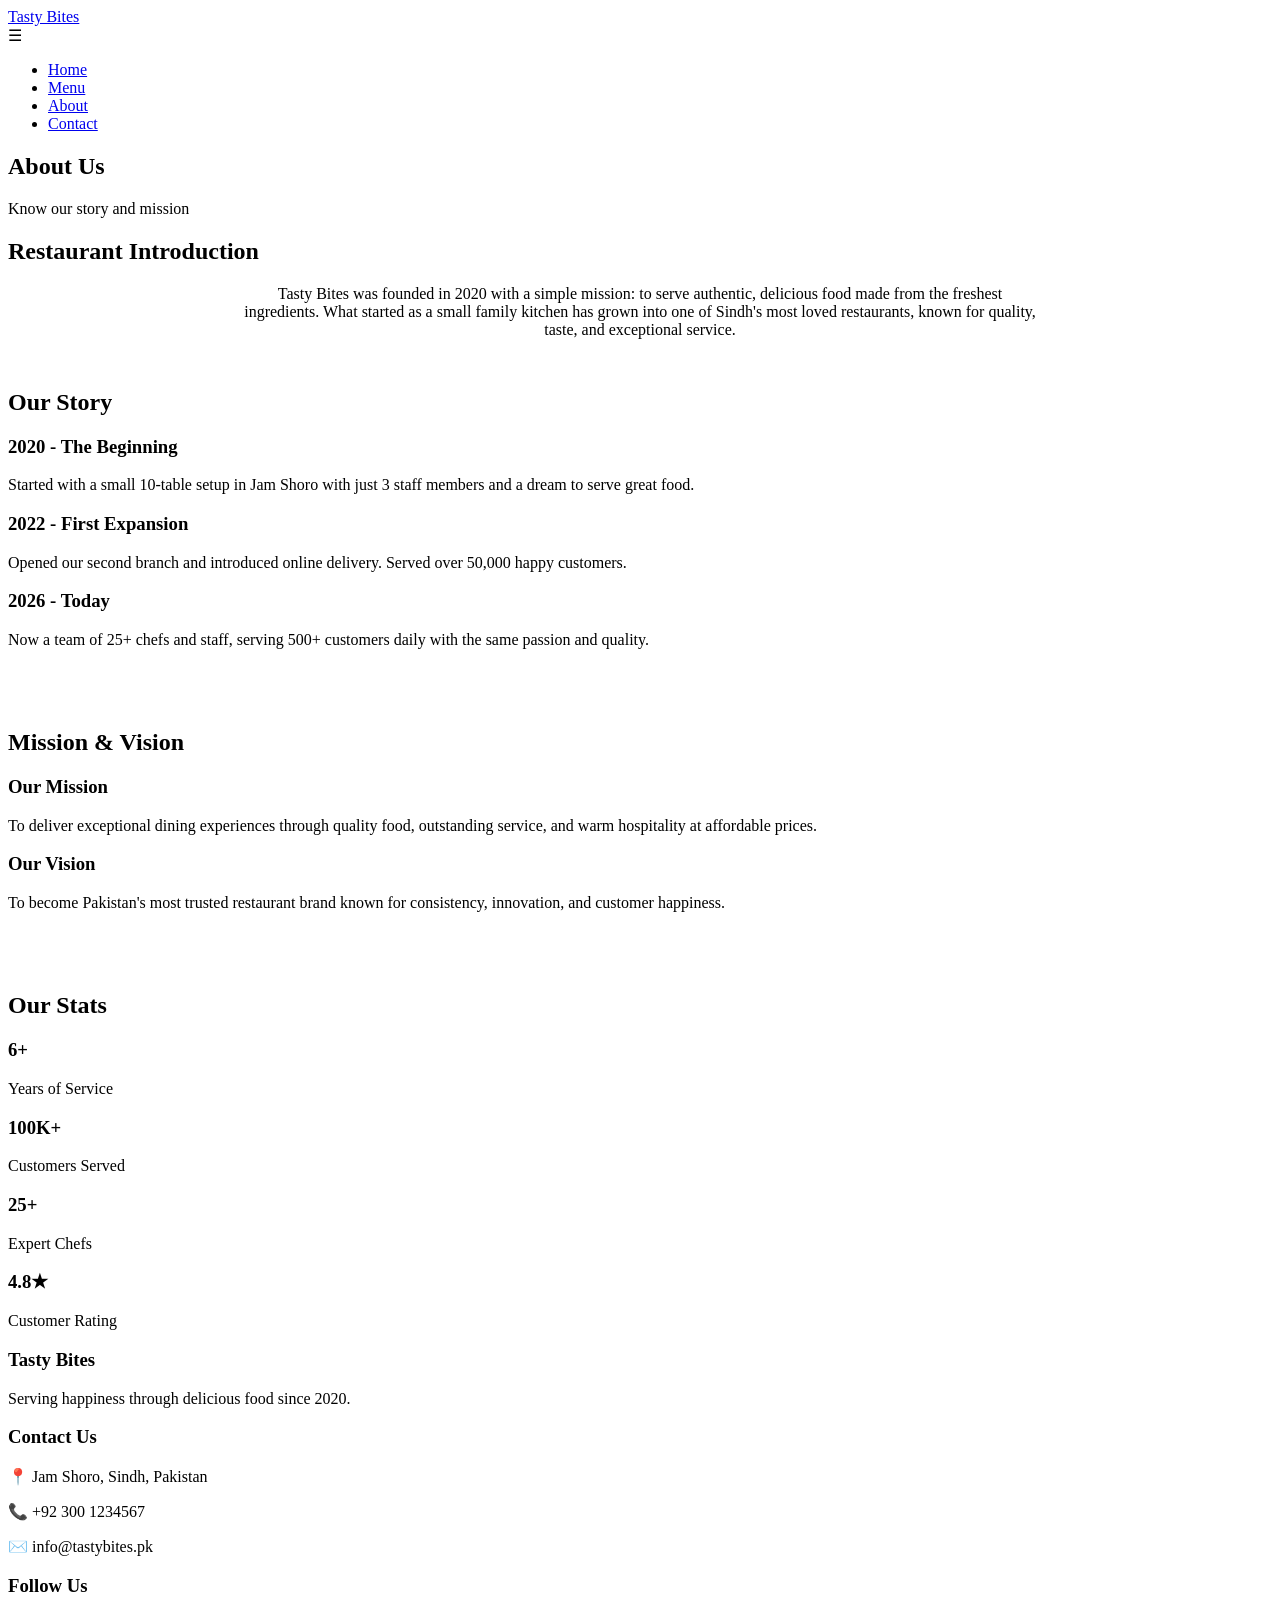
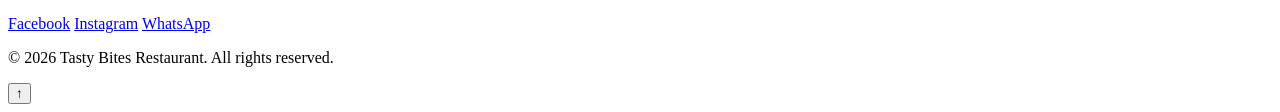
==== about.html @ 20be9978 "Create about.html" ====
<!DOCTYPE html>
<html lang="en">
<head>
<meta charset="UTF-8">
<meta name="viewport" content="width=device-width, initial-scale=1.0">
<title>About | Tasty Bites</title>
<link rel="stylesheet" href="css/style.css">
</head>
<body>

<nav>
<div class="container">
<div class="logo"><a href="index.html">Tasty Bites</a></div>
<div class="menu-btn" onclick="toggleMenu()">☰</div>
<ul class="nav-links" id="navLinks">
<li><a href="index.html">Home</a></li>
<li><a href="menu.html">Menu</a></li>
<li><a href="about.html" class="active">About</a></li>
<li><a href="contact.html">Contact</a></li>
</ul>
</div>
</nav>

<section class="page-header">
<h1>About Us</h1>
<p>Know our story and mission</p>
</section>

<section>
<div class="container">
<h2>Restaurant Introduction</h2>
<p style="text-align:center; max-width:800px; margin:0 auto 50px;">Tasty Bites was founded in 2020 with a simple mission: to serve authentic, delicious food made from the freshest ingredients. What started as a small family kitchen has grown into one of Sindh's most loved restaurants, known for quality, taste, and exceptional service.</p>

<h2>Our Story</h2>
<div class="features">
<div class="card">
<h3>2020 - The Beginning</h3>
<p>Started with a small 10-table setup in Jam Shoro with just 3 staff members and a dream to serve great food.</p>
</div>
<div class="card">
<h3>2022 - First Expansion</h3>
<p>Opened our second branch and introduced online delivery. Served over 50,000 happy customers.</p>
</div>
<div class="card">
<h3>2026 - Today</h3>
<p>Now a team of 25+ chefs and staff, serving 500+ customers daily with the same passion and quality.</p>
</div>

<h2 style="margin-top:80px;">Mission & Vision</h2>
<div class="features">
<div class="card">
<h3>Our Mission</h3>
<p>To deliver exceptional dining experiences through quality food, outstanding service, and warm hospitality at affordable prices.</p>
</div>
<div class="card">
<h3>Our Vision</h3>
<p>To become Pakistan's most trusted restaurant brand known for consistency, innovation, and customer happiness.</p>
</div>
</div>

<h2 style="margin-top:80px;">Our Stats</h2>
<div class="stats">
<div>
<h3>6+</h3>
<p>Years of Service</p>
</div>
<div>
<h3>100K+</h3>
<p>Customers Served</p>
</div>
<div>
<h3>25+</h3>
<p>Expert Chefs</p>
</div>
<div>
<h3>4.8★</h3>
<p>Customer Rating</p>
</div>
</div>
</section>

<footer>
<div class="container">
<div class="footer-content">
<div>
<h3>Tasty Bites</h3>
<p>Serving happiness through delicious food since 2020.</p>
</div>
<div>
<h3>Contact Us</h3>
<p>📍 Jam Shoro, Sindh, Pakistan</p>
<p>📞 +92 300 1234567</p>
<p>✉️ info@tastybites.pk</p>
</div>
<div>
<h3>Follow Us</h3>
<div class="social">
<a href="#">Facebook</a>
<a href="#">Instagram</a>
<a href="#">WhatsApp</a>
</div>
<div class="copyright">
<p>&copy; 2026 Tasty Bites Restaurant. All rights reserved.</p>
</div>
</div>
</footer>

<button id="backToTop" onclick="scrollToTop()">↑</button>
<script src="js/script.js"></script>
</body>
</html>
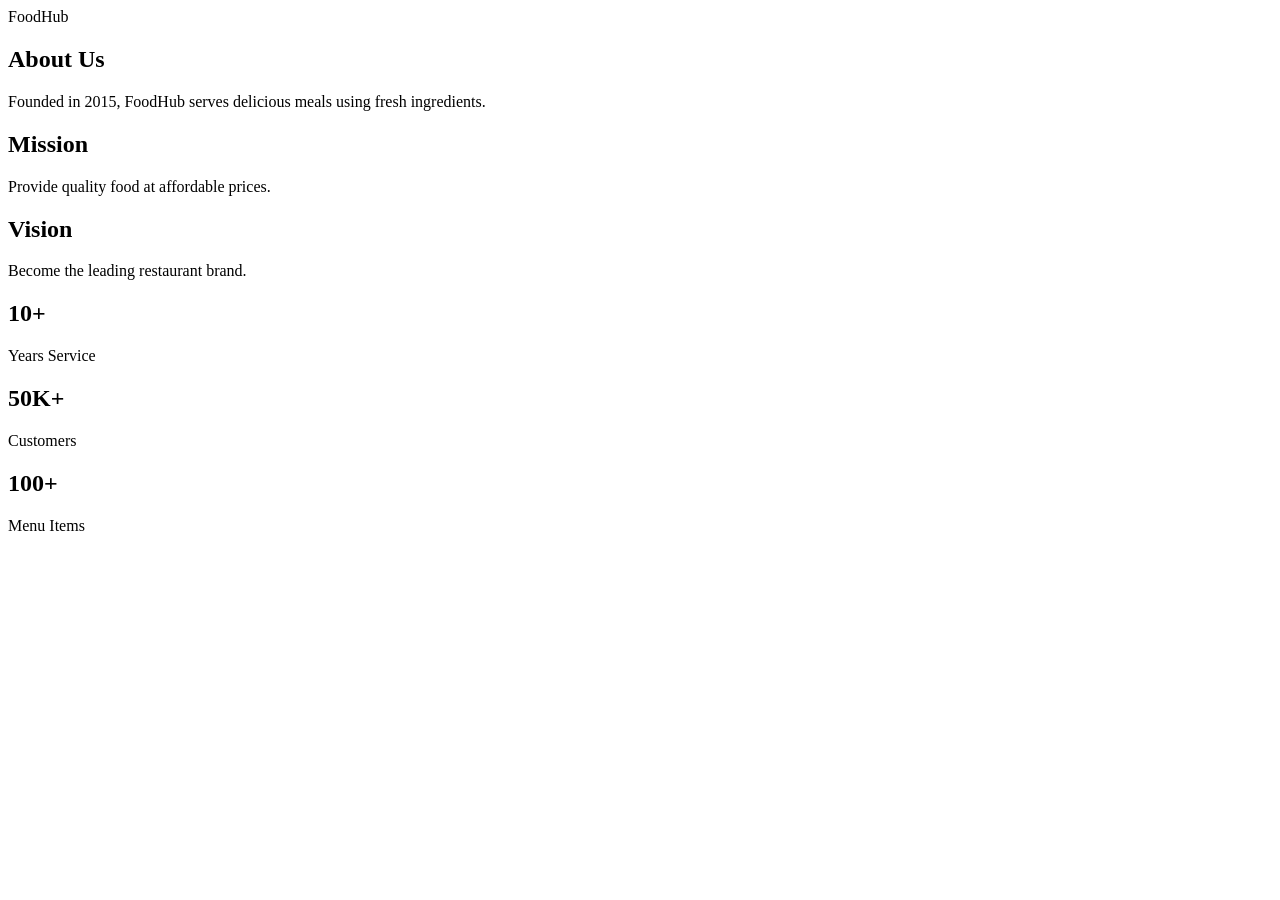
==== commit 3ae556f4: "about.html" ====
--- a/about.html
+++ b/about.html
@@ -1,111 +1,51 @@
 <!DOCTYPE html>
-<html lang="en">
+<html>
 <head>
-<meta charset="UTF-8">
-<meta name="viewport" content="width=device-width, initial-scale=1.0">
-<title>About | Tasty Bites</title>
+<title>About</title>
 <link rel="stylesheet" href="css/style.css">
 </head>
+
 <body>
 
-<nav>
-<div class="container">
-<div class="logo"><a href="index.html">Tasty Bites</a></div>
-<div class="menu-btn" onclick="toggleMenu()">☰</div>
-<ul class="nav-links" id="navLinks">
-<li><a href="index.html">Home</a></li>
-<li><a href="menu.html">Menu</a></li>
-<li><a href="about.html" class="active">About</a></li>
-<li><a href="contact.html">Contact</a></li>
-</ul>
-</div>
+<nav class="navbar">
+<div class="logo">FoodHub</div>
 </nav>
 
-<section class="page-header">
+<section class="about">
+
 <h1>About Us</h1>
-<p>Know our story and mission</p>
+
+<p>
+Founded in 2015, FoodHub serves delicious meals
+using fresh ingredients.
+</p>
+
+<h2>Mission</h2>
+<p>Provide quality food at affordable prices.</p>
+
+<h2>Vision</h2>
+<p>Become the leading restaurant brand.</p>
+
 </section>
 
-<section>
-<div class="container">
-<h2>Restaurant Introduction</h2>
-<p style="text-align:center; max-width:800px; margin:0 auto 50px;">Tasty Bites was founded in 2020 with a simple mission: to serve authentic, delicious food made from the freshest ingredients. What started as a small family kitchen has grown into one of Sindh's most loved restaurants, known for quality, taste, and exceptional service.</p>
+<section class="stats">
 
-<h2>Our Story</h2>
-<div class="features">
-<div class="card">
-<h3>2020 - The Beginning</h3>
-<p>Started with a small 10-table setup in Jam Shoro with just 3 staff members and a dream to serve great food.</p>
-</div>
-<div class="card">
-<h3>2022 - First Expansion</h3>
-<p>Opened our second branch and introduced online delivery. Served over 50,000 happy customers.</p>
-</div>
-<div class="card">
-<h3>2026 - Today</h3>
-<p>Now a team of 25+ chefs and staff, serving 500+ customers daily with the same passion and quality.</p>
+<div>
+<h2>10+</h2>
+<p>Years Service</p>
 </div>
 
-<h2 style="margin-top:80px;">Mission & Vision</h2>
-<div class="features">
-<div class="card">
-<h3>Our Mission</h3>
-<p>To deliver exceptional dining experiences through quality food, outstanding service, and warm hospitality at affordable prices.</p>
-</div>
-<div class="card">
-<h3>Our Vision</h3>
-<p>To become Pakistan's most trusted restaurant brand known for consistency, innovation, and customer happiness.</p>
-</div>
+<div>
+<h2>50K+</h2>
+<p>Customers</p>
 </div>
 
-<h2 style="margin-top:80px;">Our Stats</h2>
-<div class="stats">
 <div>
-<h3>6+</h3>
-<p>Years of Service</p>
+<h2>100+</h2>
+<p>Menu Items</p>
 </div>
-<div>
-<h3>100K+</h3>
-<p>Customers Served</p>
-</div>
-<div>
-<h3>25+</h3>
-<p>Expert Chefs</p>
-</div>
-<div>
-<h3>4.8★</h3>
-<p>Customer Rating</p>
-</div>
-</div>
+
 </section>
 
-<footer>
-<div class="container">
-<div class="footer-content">
-<div>
-<h3>Tasty Bites</h3>
-<p>Serving happiness through delicious food since 2020.</p>
-</div>
-<div>
-<h3>Contact Us</h3>
-<p>📍 Jam Shoro, Sindh, Pakistan</p>
-<p>📞 +92 300 1234567</p>
-<p>✉️ info@tastybites.pk</p>
-</div>
-<div>
-<h3>Follow Us</h3>
-<div class="social">
-<a href="#">Facebook</a>
-<a href="#">Instagram</a>
-<a href="#">WhatsApp</a>
-</div>
-<div class="copyright">
-<p>&copy; 2026 Tasty Bites Restaurant. All rights reserved.</p>
-</div>
-</div>
-</footer>
-
-<button id="backToTop" onclick="scrollToTop()">↑</button>
-<script src="js/script.js"></script>
 </body>
 </html>
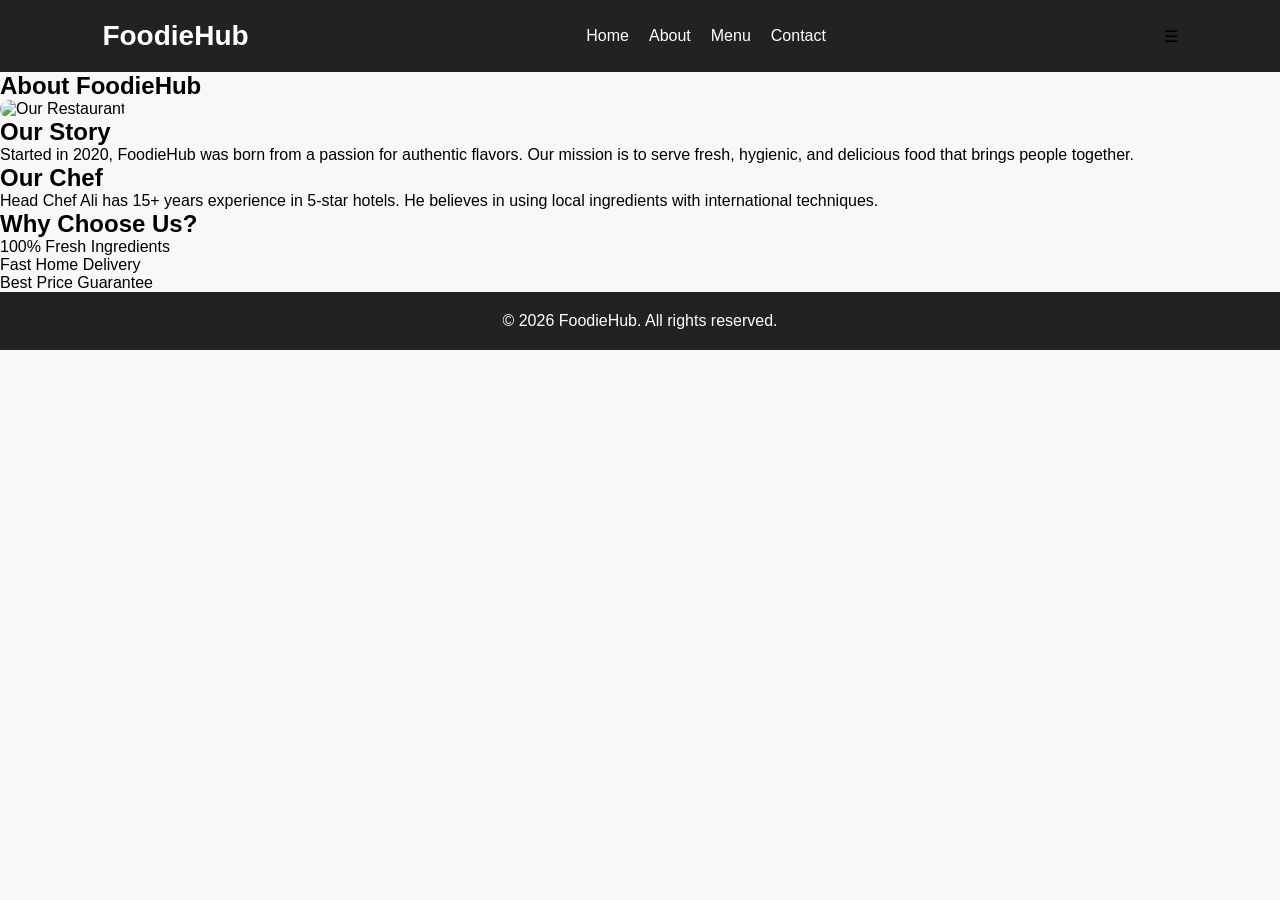
==== commit 900ef48f: "about.html" ====
--- a/about.html
+++ b/about.html
@@ -1,51 +1,49 @@
 <!DOCTYPE html>
-<html>
+<html lang="en">
 <head>
-<title>About</title>
-<link rel="stylesheet" href="css/style.css">
+    <meta charset="UTF-8">
+    <meta name="viewport" content="width=device-width, initial-scale=1.0">
+    <title>About Us - FoodieHub</title>
+    <link rel="stylesheet" href="style.css">
 </head>
+<body>
+    <header>
+        <nav class="navbar">
+            <div class="logo">FoodieHub</div>
+            <ul class="nav-links">
+                <li><a href="index.html">Home</a></li>
+                <li><a href="about.html" class="active">About</a></li>
+                <li><a href="menu.html">Menu</a></li>
+                <li><a href="contact.html">Contact</a></li>
+            </ul>
+            <div class="menu-toggle">&#9776;</div>
+        </nav>
+    </header>
 
-<body>
+    <section class="about-section">
+        <h1>About FoodieHub</h1>
+        <div class="about-content">
+            <img src="images/restaurant.jpg" alt="Our Restaurant">
+            <div class="about-text">
+                <h2>Our Story</h2>
+                <p>Started in 2020, FoodieHub was born from a passion for authentic flavors. Our mission is to serve fresh, hygienic, and delicious food that brings people together.</p>
 
-<nav class="navbar">
-<div class="logo">FoodHub</div>
-</nav>
+                <h2>Our Chef</h2>
+                <p>Head Chef Ali has 15+ years experience in 5-star hotels. He believes in using local ingredients with international techniques.</p>
 
-<section class="about">
+                <h2>Why Choose Us?</h2>
+                <ul>
+                    <li>100% Fresh Ingredients</li>
+                    <li>Fast Home Delivery</li>
+                    <li>Best Price Guarantee</li>
+                </ul>
+            </div>
+        </div>
+    </section>
 
-<h1>About Us</h1>
-
-<p>
-Founded in 2015, FoodHub serves delicious meals
-using fresh ingredients.
-</p>
-
-<h2>Mission</h2>
-<p>Provide quality food at affordable prices.</p>
-
-<h2>Vision</h2>
-<p>Become the leading restaurant brand.</p>
-
-</section>
-
-<section class="stats">
-
-<div>
-<h2>10+</h2>
-<p>Years Service</p>
-</div>
-
-<div>
-<h2>50K+</h2>
-<p>Customers</p>
-</div>
-
-<div>
-<h2>100+</h2>
-<p>Menu Items</p>
-</div>
-
-</section>
-
+    <footer>
+        <p>&copy; 2026 FoodieHub. All rights reserved.</p>
+    </footer>
+    <script src="script.js"></script>
 </body>
 </html>
--- a/style.css
+++ b/style.css
@@ -0,0 +1,142 @@
+*{
+margin:0;
+padding:0;
+box-sizing:border-box;
+font-family:Poppins,sans-serif;
+}
+
+body{
+background:#f8f8f8;
+}
+
+.navbar{
+display:flex;
+justify-content:space-between;
+align-items:center;
+padding:20px 8%;
+background:#222;
+}
+
+.logo{
+color:white;
+font-size:28px;
+font-weight:700;
+}
+
+.nav-links{
+display:flex;
+list-style:none;
+gap:20px;
+}
+
+.nav-links a{
+color:white;
+text-decoration:none;
+}
+
+.hero{
+height:100vh;
+background:url('../images/hero.jpg') center/cover;
+display:flex;
+flex-direction:column;
+justify-content:center;
+align-items:center;
+color:white;
+text-align:center;
+}
+
+.btn{
+background:#ff5722;
+padding:12px 30px;
+color:white;
+text-decoration:none;
+border-radius:30px;
+}
+
+.featured,
+.why-us,
+.testimonials,
+.menu,
+.about,
+.contact{
+padding:80px 8%;
+}
+
+.cards{
+display:grid;
+grid-template-columns:repeat(auto-fit,minmax(250px,1fr));
+gap:25px;
+margin-top:30px;
+}
+
+.card,
+.menu-card{
+background:white;
+padding:20px;
+border-radius:15px;
+box-shadow:0 5px 15px rgba(0,0,0,.1);
+transition:.3s;
+}
+
+.card:hover,
+.menu-card:hover{
+transform:translateY(-10px);
+}
+
+img{
+width:100%;
+border-radius:10px;
+}
+
+.stats{
+padding:50px;
+display:flex;
+justify-content:center;
+gap:50px;
+text-align:center;
+}
+
+form{
+display:flex;
+flex-direction:column;
+gap:15px;
+max-width:600px;
+margin:auto;
+}
+
+input,
+textarea{
+padding:12px;
+border:1px solid #ddd;
+}
+
+button{
+background:#ff5722;
+color:white;
+border:none;
+padding:12px;
+cursor:pointer;
+}
+
+footer{
+background:#222;
+color:white;
+padding:20px;
+text-align:center;
+}
+
+@media(max-width:768px){
+
+.navbar{
+flex-direction:column;
+}
+
+.nav-links{
+margin-top:15px;
+}
+
+.stats{
+flex-direction:column;
+}
+
+}
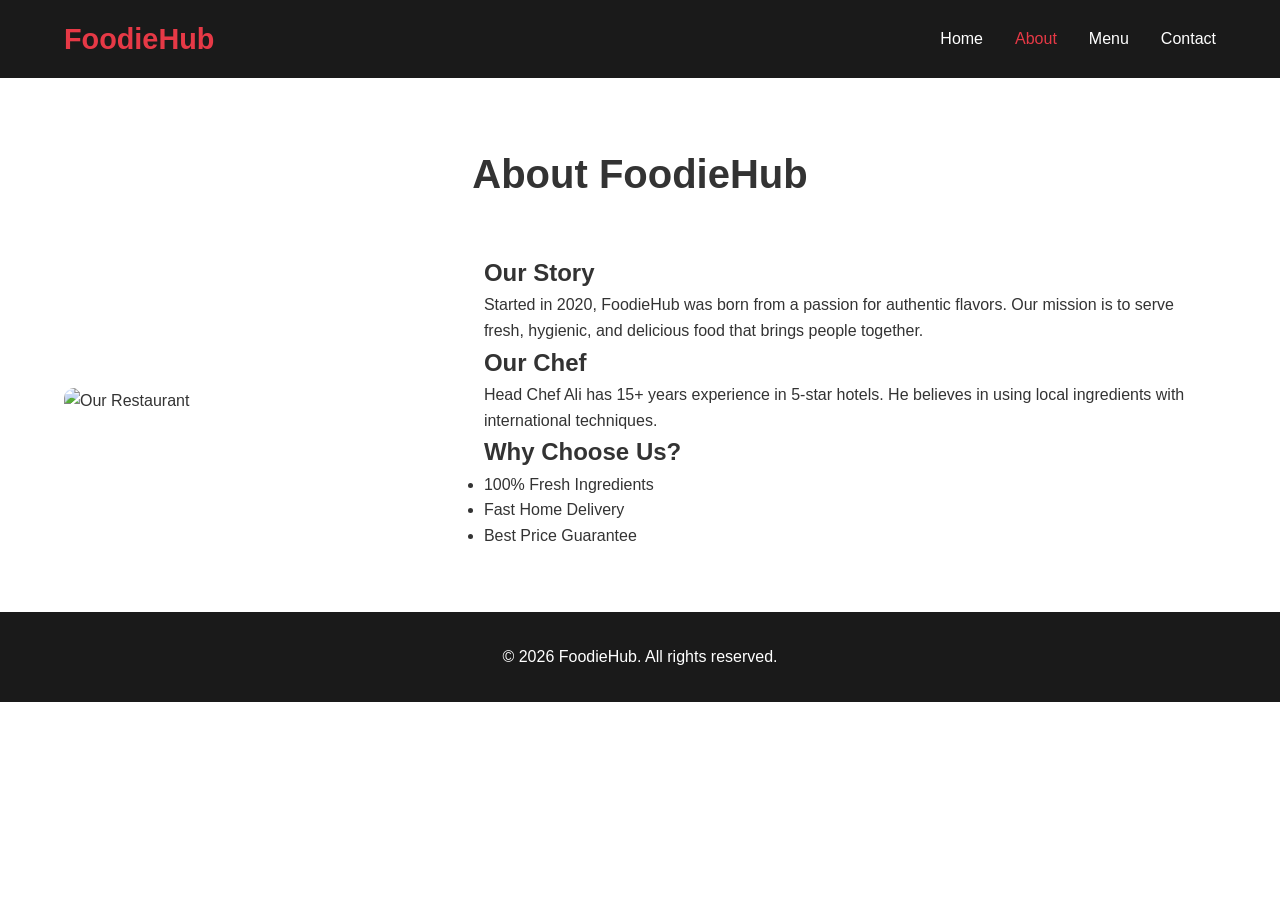
==== commit 98ce2269: "about.html" ====
--- a/about.html
+++ b/about.html
@@ -23,7 +23,7 @@
     <section class="about-section">
         <h1>About FoodieHub</h1>
         <div class="about-content">
-            <img src="images/restaurant.jpg" alt="Our Restaurant">
+          <img src="https://images.unsplash.com/photo-1517248135467-4c7edcad34c4?w=600" alt="Our Restaurant">
             <div class="about-text">
                 <h2>Our Story</h2>
                 <p>Started in 2020, FoodieHub was born from a passion for authentic flavors. Our mission is to serve fresh, hygienic, and delicious food that brings people together.</p>
--- a/style.css
+++ b/style.css
@@ -1,142 +1,218 @@
-*{
-margin:0;
-padding:0;
-box-sizing:border-box;
-font-family:Poppins,sans-serif;
-}
-
-body{
-background:#f8f8f8;
-}
-
-.navbar{
-display:flex;
-justify-content:space-between;
-align-items:center;
-padding:20px 8%;
-background:#222;
-}
-
-.logo{
-color:white;
-font-size:28px;
-font-weight:700;
-}
-
-.nav-links{
-display:flex;
-list-style:none;
-gap:20px;
-}
-
-.nav-links a{
-color:white;
-text-decoration:none;
-}
-
-.hero{
-height:100vh;
-background:url('../images/hero.jpg') center/cover;
-display:flex;
-flex-direction:column;
-justify-content:center;
-align-items:center;
-color:white;
-text-align:center;
-}
-
-.btn{
-background:#ff5722;
-padding:12px 30px;
-color:white;
-text-decoration:none;
-border-radius:30px;
-}
-
-.featured,
-.why-us,
-.testimonials,
-.menu,
-.about,
-.contact{
-padding:80px 8%;
-}
-
-.cards{
-display:grid;
-grid-template-columns:repeat(auto-fit,minmax(250px,1fr));
-gap:25px;
-margin-top:30px;
-}
-
-.card,
-.menu-card{
-background:white;
-padding:20px;
-border-radius:15px;
-box-shadow:0 5px 15px rgba(0,0,0,.1);
-transition:.3s;
-}
-
-.card:hover,
-.menu-card:hover{
-transform:translateY(-10px);
-}
-
-img{
-width:100%;
-border-radius:10px;
-}
-
-.stats{
-padding:50px;
-display:flex;
-justify-content:center;
-gap:50px;
-text-align:center;
-}
-
-form{
-display:flex;
-flex-direction:column;
-gap:15px;
-max-width:600px;
-margin:auto;
-}
-
-input,
-textarea{
-padding:12px;
-border:1px solid #ddd;
-}
-
-button{
-background:#ff5722;
-color:white;
-border:none;
-padding:12px;
-cursor:pointer;
-}
-
-footer{
-background:#222;
-color:white;
-padding:20px;
-text-align:center;
-}
-
-@media(max-width:768px){
-
-.navbar{
-flex-direction:column;
-}
-
-.nav-links{
-margin-top:15px;
-}
-
-.stats{
-flex-direction:column;
-}
-
-}
+* {
+    margin: 0;
+    padding: 0;
+    box-sizing: border-box;
+    font-family: 'Segoe UI', sans-serif;
+}
+
+body {
+    line-height: 1.6;
+    color: #333;
+}
+
+/* Navbar */
+.navbar {
+    display: flex;
+    justify-content: space-between;
+    align-items: center;
+    padding: 1rem 5%;
+    background: #1a1a1a;
+    color: white;
+    position: sticky;
+    top: 0;
+    z-index: 100;
+}
+
+.logo {
+    font-size: 1.8rem;
+    font-weight: bold;
+    color: #e63946;
+}
+
+.nav-links {
+    display: flex;
+    list-style: none;
+    gap: 2rem;
+}
+
+.nav-links a {
+    color: white;
+    text-decoration: none;
+    transition: 0.3s;
+}
+
+.nav-links a:hover,.nav-links a.active {
+    color: #e63946;
+}
+
+.menu-toggle {
+    display: none;
+    font-size: 1.5rem;
+    cursor: pointer;
+}
+
+/* Hero */
+.hero {
+    height: 80vh;
+    background: linear-gradient(rgba(0,0,0,0.6), rgba(0,0,0,0.6)), url('https://images.unsplash.com/photo-1555396273-367ea4eb4db5?w=1200');
+    background-size: cover;
+    background-position: center;
+    display: flex;
+    align-items: center;
+    justify-content: center;
+    text-align: center;
+    color: white;
+}
+
+.hero-content h1 {
+    font-size: 3rem;
+    margin-bottom: 1rem;
+}
+
+.btn {
+    display: inline-block;
+    padding: 12px 30px;
+    background: #e63946;
+    color: white;
+    text-decoration: none;
+    border-radius: 5px;
+    margin-top: 1rem;
+    border: none;
+    cursor: pointer;
+    transition: 0.3s;
+}
+
+.btn:hover {
+    background: #c1121f;
+}
+
+/* Featured + Menu */
+.featured,.menu-section,.about-section,.contact-section {
+    padding: 4rem 5%;
+}
+
+.featured h2,.menu-section h1,.about-section h1,.contact-section h1 {
+    text-align: center;
+    margin-bottom: 3rem;
+    font-size: 2.5rem;
+}
+
+.dish-container,.menu-grid {
+    display: grid;
+    grid-template-columns: repeat(auto-fit, minmax(280px, 1fr));
+    gap: 2rem;
+}
+
+.dish-card,.menu-item {
+    background: white;
+    border-radius: 10px;
+    overflow: hidden;
+    box-shadow: 0 5px 15px rgba(0,0,0,0.1);
+    transition: 0.3s;
+}
+
+.dish-card:hover,.menu-item:hover {
+    transform: translateY(-10px);
+}
+
+.dish-card img,.menu-item img {
+    width: 100%;
+    height: 200px;
+    object-fit: cover;
+}
+
+.dish-card h3,.item-info {
+    padding: 1rem;
+}
+
+.price {
+    color: #e63946;
+    font-weight: bold;
+    font-size: 1.2rem;
+}
+
+/* Menu Filters */
+.menu-filters {
+    text-align: center;
+    margin-bottom: 2rem;
+}
+
+.filter-btn {
+    padding: 10px 20px;
+    margin: 0 5px;
+    border: 1px solid #e63946;
+    background: white;
+    color: #e63946;
+    cursor: pointer;
+    border-radius: 5px;
+}
+
+.filter-btn.active,.filter-btn:hover {
+    background: #e63946;
+    color: white;
+}
+
+/* About */
+.about-content {
+    display: flex;
+    gap: 3rem;
+    align-items: center;
+}
+
+.about-content img {
+    width: 50%;
+    border-radius: 10px;
+}
+
+/* Contact */
+.contact-container {
+    display: grid;
+    grid-template-columns: 2fr 1fr;
+    gap: 3rem;
+}
+
+.contact-form input,.contact-form textarea {
+    width: 100%;
+    padding: 12px;
+    margin-bottom: 1rem;
+    border: 1px solid #ddd;
+    border-radius: 5px;
+}
+
+/* Footer */
+footer {
+    background: #1a1a1a;
+    color: white;
+    text-align: center;
+    padding: 2rem;
+}
+
+/* Mobile Responsive */
+@media (max-width: 768px) {
+   .menu-toggle {
+        display: block;
+    }
+   .nav-links {
+        display: none;
+        flex-direction: column;
+        position: absolute;
+        top: 70px;
+        left: 0;
+        width: 100%;
+        background: #1a1a1a;
+        padding: 1rem;
+    }
+   .nav-links.active {
+        display: flex;
+    }
+   .about-content,.contact-container {
+        grid-template-columns: 1fr;
+        flex-direction: column;
+    }
+   .about-content img {
+        width: 100%;
+    }
+   .hero-content h1 {
+        font-size: 2rem;
+    }
+}
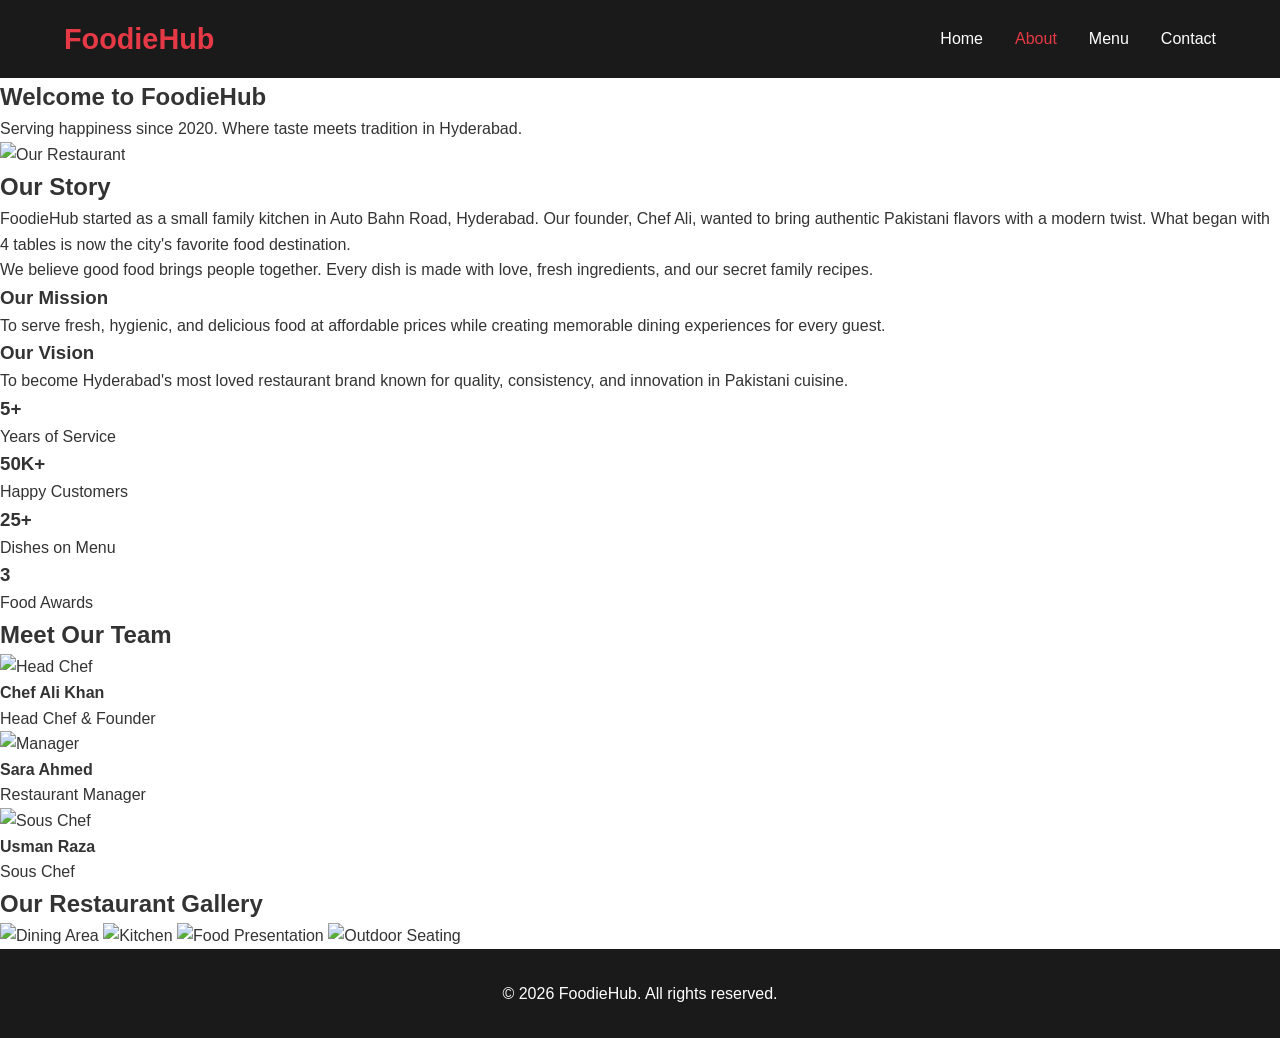
==== commit aba8f481: "updated about.html" ====
--- a/about.html
+++ b/about.html
@@ -20,23 +20,101 @@
         </nav>
     </header>
 
-    <section class="about-section">
-        <h1>About FoodieHub</h1>
-        <div class="about-content">
-          <img src="https://images.unsplash.com/photo-1517248135467-4c7edcad34c4?w=600" alt="Our Restaurant">
-            <div class="about-text">
-                <h2>Our Story</h2>
-                <p>Started in 2020, FoodieHub was born from a passion for authentic flavors. Our mission is to serve fresh, hygienic, and delicious food that brings people together.</p>
+    <!-- 1. Restaurant Introduction -->
+    <section class="about-hero">
+        <div class="about-hero-content">
+            <h1>Welcome to FoodieHub</h1>
+            <p>Serving happiness since 2020. Where taste meets tradition in Hyderabad.</p>
+        </div>
+    </section>
 
-                <h2>Our Chef</h2>
-                <p>Head Chef Ali has 15+ years experience in 5-star hotels. He believes in using local ingredients with international techniques.</p>
+    <!-- 2. Company Story -->
+    <section class="story-section">
+        <div class="container">
+            <div class="story-content">
+                <img src="https://images.unsplash.com/photo-1517248135467-4c7edcad34c4?w=600" alt="Our Restaurant">
+                <div class="story-text">
+                    <h2>Our Story</h2>
+                    <p>FoodieHub started as a small family kitchen in Auto Bahn Road, Hyderabad. Our founder, Chef Ali, wanted to bring authentic Pakistani flavors with a modern twist. What began with 4 tables is now the city's favorite food destination.</p>
+                    <p>We believe good food brings people together. Every dish is made with love, fresh ingredients, and our secret family recipes.</p>
+                </div>
+            </div>
+        </div>
+    </section>
 
-                <h2>Why Choose Us?</h2>
-                <ul>
-                    <li>100% Fresh Ingredients</li>
-                    <li>Fast Home Delivery</li>
-                    <li>Best Price Guarantee</li>
-                </ul>
+    <!-- 3. Mission & Vision -->
+    <section class="mission-section">
+        <div class="container">
+            <div class="mission-grid">
+                <div class="mission-card">
+                    <h3>Our Mission</h3>
+                    <p>To serve fresh, hygienic, and delicious food at affordable prices while creating memorable dining experiences for every guest.</p>
+                </div>
+                <div class="mission-card">
+                    <h3>Our Vision</h3>
+                    <p>To become Hyderabad's most loved restaurant brand known for quality, consistency, and innovation in Pakistani cuisine.</p>
+                </div>
+            </div>
+        </div>
+    </section>
+
+    <!-- 4. Statistics Section -->
+    <section class="stats-section">
+        <div class="container">
+            <div class="stats-grid">
+                <div class="stat-box">
+                    <h3>5+</h3>
+                    <p>Years of Service</p>
+                </div>
+                <div class="stat-box">
+                    <h3>50K+</h3>
+                    <p>Happy Customers</p>
+                </div>
+                <div class="stat-box">
+                    <h3>25+</h3>
+                    <p>Dishes on Menu</p>
+                </div>
+                <div class="stat-box">
+                    <h3>3</h3>
+                    <p>Food Awards</p>
+                </div>
+            </div>
+        </div>
+    </section>
+
+    <!-- 5. Team Section -->
+    <section class="team-section">
+        <div class="container">
+            <h2>Meet Our Team</h2>
+            <div class="team-grid">
+                <div class="team-card">
+                    <img src="https://images.unsplash.com/photo-1581299894007-aaa50297cf16?w=300" alt="Head Chef">
+                    <h4>Chef Ali Khan</h4>
+                    <p>Head Chef & Founder</p>
+                </div>
+                <div class="team-card">
+                    <img src="https://images.unsplash.com/photo-1573496359142-b8d87734a5a2?w=300" alt="Manager">
+                    <h4>Sara Ahmed</h4>
+                    <p>Restaurant Manager</p>
+                </div>
+                <div class="team-card">
+                    <img src="https://images.unsplash.com/photo-1560250097-0b93528c311a?w=300" alt="Sous Chef">
+                    <h4>Usman Raza</h4>
+                    <p>Sous Chef</p>
+                </div>
+            </div>
+        </div>
+    </section>
+
+    <!-- 6. Restaurant Images Gallery -->
+    <section class="gallery-section">
+        <div class="container">
+            <h2>Our Restaurant Gallery</h2>
+            <div class="gallery-grid">
+                <img src="https://images.unsplash.com/photo-1514933651103-005eec06c04b?w=400" alt="Dining Area">
+                <img src="https://images.unsplash.com/photo-1555396273-367ea4eb4db5?w=400" alt="Kitchen">
+                <img src="https://images.unsplash.com/photo-1559339352-11d035aa65de?w=400" alt="Food Presentation">
+                <img src="https://images.unsplash.com/photo-1600891964599-f61ba0e24092?w=400" alt="Outdoor Seating">
             </div>
         </div>
     </section>
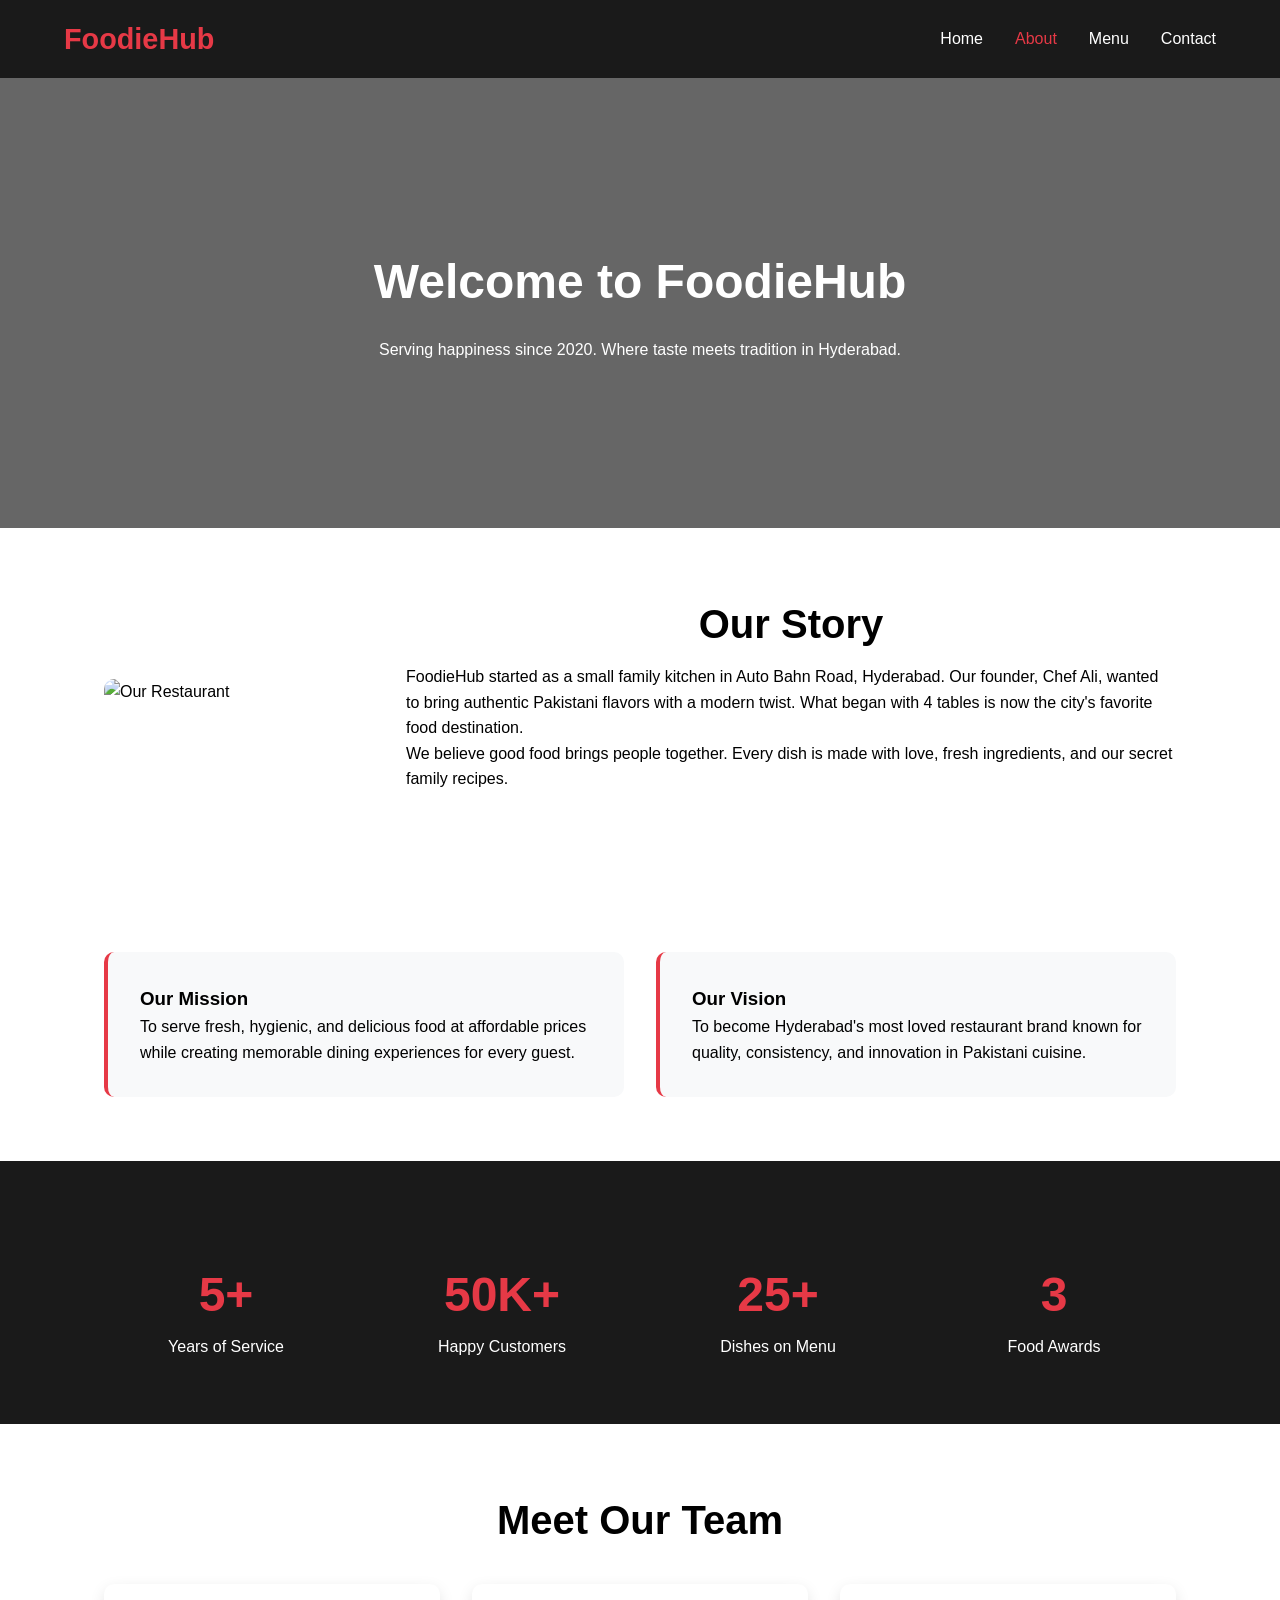
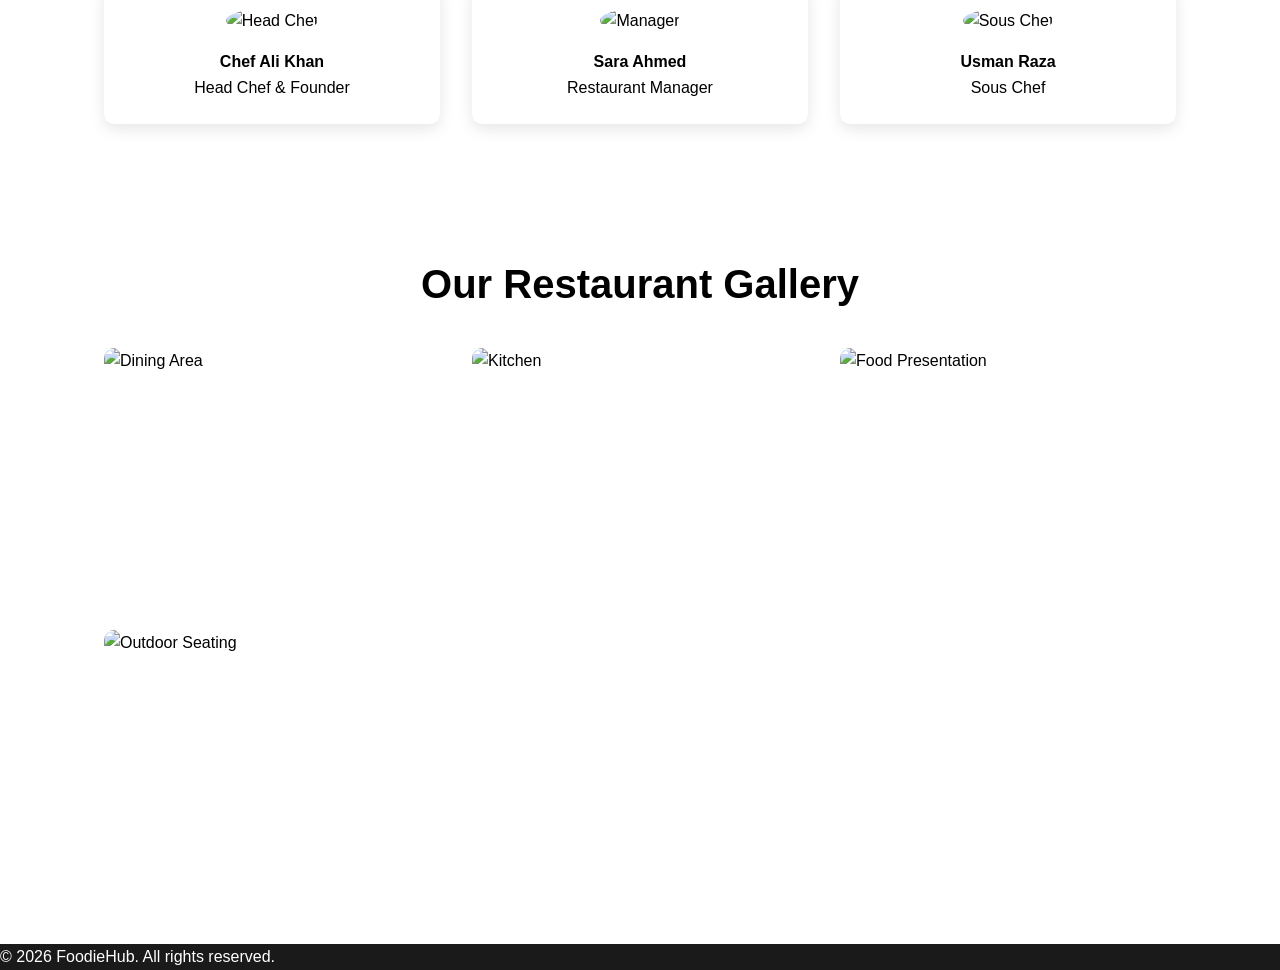
==== commit 171212e3: "Update about.html" ====
--- a/about.html
+++ b/about.html
@@ -1,6 +1,7 @@
 <!DOCTYPE html>
 <html lang="en">
 <head>
+    <meta name="viewport" content="width=device-width, initial-scale=1.0">
     <meta charset="UTF-8">
     <meta name="viewport" content="width=device-width, initial-scale=1.0">
     <title>About Us - FoodieHub</title>
--- a/style.css
+++ b/style.css
@@ -1,16 +1,15 @@
+/* ===== Global & Navbar ===== */
 * {
     margin: 0;
     padding: 0;
     box-sizing: border-box;
+}
+
+body {
     font-family: 'Segoe UI', sans-serif;
-}
-
-body {
     line-height: 1.6;
-    color: #333;
-}
-
-/* Navbar */
+}
+
 .navbar {
     display: flex;
     justify-content: space-between;
@@ -20,7 +19,7 @@
     color: white;
     position: sticky;
     top: 0;
-    z-index: 100;
+    z-index: 1000;
 }
 
 .logo {
@@ -41,20 +40,20 @@
     transition: 0.3s;
 }
 
-.nav-links a:hover,.nav-links a.active {
+.nav-links a:hover, .nav-links a.active {
     color: #e63946;
 }
 
 .menu-toggle {
     display: none;
-    font-size: 1.5rem;
+    font-size: 1.8rem;
     cursor: pointer;
 }
 
-/* Hero */
+/* ===== Hero Section ===== */
 .hero {
-    height: 80vh;
-    background: linear-gradient(rgba(0,0,0,0.6), rgba(0,0,0,0.6)), url('https://images.unsplash.com/photo-1555396273-367ea4eb4db5?w=1200');
+    height: 90vh;
+    background: linear-gradient(rgba(0,0,0,0.5), rgba(0,0,0,0.5)), url('https://images.unsplash.com/photo-1514933651103-005eec06c04b?w=1200');
     background-size: cover;
     background-position: center;
     display: flex;
@@ -65,154 +64,521 @@
 }
 
 .hero-content h1 {
-    font-size: 3rem;
-    margin-bottom: 1rem;
-}
-
-.btn {
-    display: inline-block;
-    padding: 12px 30px;
+    font-size: 3.5rem;
+    margin-bottom: 1rem;
+}
+
+.hero-content p {
+    font-size: 1.2rem;
+    margin-bottom: 2rem;
+}
+
+.hero-buttons {
+    display: flex;
+    gap: 1rem;
+    justify-content: center;
+}
+
+.btn-primary, .btn-secondary {
+    padding: 1rem 2rem;
+    border-radius: 8px;
+    text-decoration: none;
+    font-weight: 600;
+    transition: 0.3s;
+}
+
+.btn-primary {
     background: #e63946;
     color: white;
-    text-decoration: none;
-    border-radius: 5px;
-    margin-top: 1rem;
-    border: none;
-    cursor: pointer;
-    transition: 0.3s;
-}
-
-.btn:hover {
-    background: #c1121f;
-}
-
-/* Featured + Menu */
-.featured,.menu-section,.about-section,.contact-section {
+}
+
+.btn-primary:hover {
+    background: #d62839;
+    transform: translateY(-3px);
+}
+
+.btn-secondary {
+    background: transparent;
+    color: white;
+    border: 2px solid white;
+}
+
+.btn-secondary:hover {
+    background: white;
+    color: #1a1a1a;
+}
+
+/* ===== Common Container ===== */
+.container {
+    max-width: 1200px;
+    margin: 0 auto;
     padding: 4rem 5%;
 }
 
-.featured h2,.menu-section h1,.about-section h1,.contact-section h1 {
-    text-align: center;
+.container h2 {
+    text-align: center;
+    font-size: 2.5rem;
+    margin-bottom: 0.5rem;
+}
+
+.section-subtitle {
+    text-align: center;
+    color: #666;
     margin-bottom: 3rem;
-    font-size: 2.5rem;
-}
-
-.dish-container,.menu-grid {
+}
+
+/* ===== Featured Dishes ===== */
+.dishes-grid {
     display: grid;
     grid-template-columns: repeat(auto-fit, minmax(280px, 1fr));
     gap: 2rem;
 }
 
-.dish-card,.menu-item {
-    background: white;
-    border-radius: 10px;
+.dish-card {
+    background: white;
+    border-radius: 12px;
     overflow: hidden;
     box-shadow: 0 5px 15px rgba(0,0,0,0.1);
-    transition: 0.3s;
-}
-
-.dish-card:hover,.menu-item:hover {
-    transform: translateY(-10px);
-}
-
-.dish-card img,.menu-item img {
+    text-align: center;
+    transition: 0.3s;
+}
+
+.dish-card:hover {
+    transform: translateY(-8px);
+}
+
+.dish-card img {
     width: 100%;
-    height: 200px;
+    height: 220px;
     object-fit: cover;
 }
 
-.dish-card h3,.item-info {
-    padding: 1rem;
-}
-
-.price {
-    color: #e63946;
+.dish-card h3 {
+    margin: 1rem 0 0.5rem;
+}
+
+.dish-card p {
+    color: #666;
+    padding: 0 1rem;
+    margin-bottom: 1rem;
+}
+
+.dish-card .price {
+    display: block;
+    font-size: 1.5rem;
     font-weight: bold;
+    color: #e63946;
+    margin-bottom: 1.5rem;
+}
+
+/* ===== Why Choose Us ===== */
+.why-us-section {
+    background: #f8f9fa;
+}
+
+.features-grid {
+    display: grid;
+    grid-template-columns: repeat(auto-fit, minmax(250px, 1fr));
+    gap: 2rem;
+    margin-top: 2rem;
+}
+
+.feature-box {
+    text-align: center;
+    padding: 2rem;
+    background: white;
+    border-radius: 12px;
+    box-shadow: 0 5px 15px rgba(0,0,0,0.08);
+}
+
+.feature-box i {
+    font-size: 3rem;
+    color: #e63946;
+    margin-bottom: 1rem;
+}
+
+/* ===== Testimonials ===== */
+.testimonials-grid {
+    display: grid;
+    grid-template-columns: repeat(auto-fit, minmax(300px, 1fr));
+    gap: 2rem;
+    margin-top: 2rem;
+}
+
+.testimonial-card {
+    background: white;
+    padding: 2rem;
+    border-radius: 12px;
+    box-shadow: 0 5px 15px rgba(0,0,0,0.1);
+}
+
+.stars {
+    color: #ffc107;
     font-size: 1.2rem;
-}
-
-/* Menu Filters */
-.menu-filters {
-    text-align: center;
-    margin-bottom: 2rem;
-}
-
-.filter-btn {
-    padding: 10px 20px;
-    margin: 0 5px;
-    border: 1px solid #e63946;
-    background: white;
-    color: #e63946;
-    cursor: pointer;
-    border-radius: 5px;
-}
-
-.filter-btn.active,.filter-btn:hover {
-    background: #e63946;
-    color: white;
-}
-
-/* About */
-.about-content {
-    display: flex;
-    gap: 3rem;
-    align-items: center;
-}
-
-.about-content img {
-    width: 50%;
-    border-radius: 10px;
-}
-
-/* Contact */
-.contact-container {
-    display: grid;
-    grid-template-columns: 2fr 1fr;
-    gap: 3rem;
-}
-
-.contact-form input,.contact-form textarea {
-    width: 100%;
-    padding: 12px;
-    margin-bottom: 1rem;
-    border: 1px solid #ddd;
-    border-radius: 5px;
-}
-
-/* Footer */
+    margin-bottom: 1rem;
+}
+
+.customer {
+    display: flex;
+    align-items: center;
+    gap: 1rem;
+    margin-top: 1.5rem;
+}
+
+.customer img {
+    width: 60px;
+    height: 60px;
+    border-radius: 50%;
+    object-fit: cover;
+}
+
+.customer h4 {
+    margin: 0;
+}
+
+.customer span {
+    color: #666;
+    font-size: 0.9rem;
+}
+
+/* ===== Footer ===== */
 footer {
     background: #1a1a1a;
     color: white;
-    text-align: center;
-    padding: 2rem;
-}
-
-/* Mobile Responsive */
+}
+
+.footer-content {
+    display: grid;
+    grid-template-columns: repeat(auto-fit, minmax(250px, 1fr));
+    gap: 3rem;
+    padding: 3rem 5%;
+    max-width: 1200px;
+    margin: 0 auto;
+}
+
+.footer-section h3, .footer-section h4 {
+    margin-bottom: 1rem;
+    color: #e63946;
+}
+
+.footer-section ul {
+    list-style: none;
+}
+
+.footer-section ul li {
+    margin-bottom: 0.5rem;
+}
+
+.footer-section a {
+    color: #ccc;
+    text-decoration: none;
+}
+
+.footer-section a:hover {
+    color: #e63946;
+}
+
+.social-links {
+    display: flex;
+    gap: 1rem;
+    margin-top: 1rem;
+}
+
+.social-links a {
+    width: 40px;
+    height: 40px;
+    background: #333;
+    display: flex;
+    align-items: center;
+    justify-content: center;
+    border-radius: 50%;
+    transition: 0.3s;
+}
+
+.social-links a:hover {
+    background: #e63946;
+}
+
+.footer-bottom {
+    text-align: center;
+    padding: 1.5rem;
+    border-top: 1px solid #333;
+    color: #999;
+}
+
+/* ===== Mobile Responsive ===== */
 @media (max-width: 768px) {
-   .menu-toggle {
-        display: block;
-    }
-   .nav-links {
+    .nav-links {
         display: none;
-        flex-direction: column;
         position: absolute;
         top: 70px;
         left: 0;
         width: 100%;
         background: #1a1a1a;
-        padding: 1rem;
-    }
-   .nav-links.active {
+        flex-direction: column;
+        padding: 1rem 0;
+    }
+    
+    .nav-links.active {
         display: flex;
     }
-   .about-content,.contact-container {
-        grid-template-columns: 1fr;
+    
+    .menu-toggle {
+        display: block;
+    }
+    
+    .hero-content h1 {
+        font-size: 2rem;
+    }
+    
+    .hero-buttons {
         flex-direction: column;
     }
-   .about-content img {
+}
+/* About Page New Sections */
+.about-hero {
+    height: 50vh;
+    background: linear-gradient(rgba(0,0,0,0.6), rgba(0,0,0,0.6)), url('https://images.unsplash.com/photo-1414235077428-338989a2e8c0?w=1200');
+    background-size: cover;
+    background-position: center;
+    display: flex;
+    align-items: center;
+    justify-content: center;
+    text-align: center;
+    color: white;
+}
+
+.about-hero-content h1 {
+    font-size: 3rem;
+    margin-bottom: 1rem;
+}
+
+.container {
+    max-width: 1200px;
+    margin: 0 auto;
+    padding: 4rem 5%;
+}
+
+.story-content {
+    display: flex;
+    gap: 3rem;
+    align-items: center;
+}
+
+.story-content img {
+    width: 50%;
+    border-radius: 10px;
+}
+
+.mission-grid,.stats-grid,.team-grid,.gallery-grid {
+    display: grid;
+    gap: 2rem;
+    margin-top: 2rem;
+}
+
+.mission-grid {
+    grid-template-columns: repeat(auto-fit, minmax(300px, 1fr));
+}
+
+.mission-card {
+    background: #f8f9fa;
+    padding: 2rem;
+    border-radius: 10px;
+    border-left: 4px solid #e63946;
+}
+
+.stats-section {
+    background: #1a1a1a;
+    color: white;
+}
+
+.stats-grid {
+    grid-template-columns: repeat(auto-fit, minmax(200px, 1fr));
+    text-align: center;
+}
+
+.stat-box h3 {
+    font-size: 3rem;
+    color: #e63946;
+}
+
+.team-grid {
+    grid-template-columns: repeat(auto-fit, minmax(250px, 1fr));
+}
+
+.team-card {
+    text-align: center;
+    background: white;
+    padding: 1.5rem;
+    border-radius: 10px;
+    box-shadow: 0 5px 15px rgba(0,0,0,0.1);
+}
+
+.team-card img {
+    width: 150px;
+    height: 150px;
+    border-radius: 50%;
+    object-fit: cover;
+    margin-bottom: 1rem;
+}
+
+.gallery-grid {
+    grid-template-columns: repeat(auto-fit, minmax(250px, 1fr));
+}
+
+.gallery-grid img {
+    width: 100%;
+    height: 250px;
+    object-fit: cover;
+    border-radius: 10px;
+    transition: 0.3s;
+}
+
+.gallery-grid img:hover {
+    transform: scale(1.05);
+}
+
+@media (max-width: 768px) {
+    .story-content {
+        flex-direction: column;
+    }
+    .story-content img {
         width: 100%;
     }
-   .hero-content h1 {
+    .about-hero-content h1 {
         font-size: 2rem;
     }
 }
+/* Menu Page Styles */
+.menu-hero {
+    height: 40vh;
+    background: linear-gradient(rgba(0,0,0,0.6), rgba(0,0,0,0.6)), url('https://images.unsplash.com/photo-1504674900247-0877df9cc836?w=1200');
+    background-size: cover;
+    background-position: center;
+    display: flex;
+    flex-direction: column;
+    align-items: center;
+    justify-content: center;
+    text-align: center;
+    color: white;
+}
+
+.menu-hero h1 {
+    font-size: 3rem;
+    margin-bottom: 0.5rem;
+}
+
+.menu-controls {
+    margin-bottom: 3rem;
+}
+
+#searchInput {
+    width: 100%;
+    padding: 1rem;
+    border: 2px solid #ddd;
+    border-radius: 8px;
+    font-size: 1rem;
+    margin-bottom: 1.5rem;
+}
+
+.filter-buttons {
+    display: flex;
+    flex-wrap: wrap;
+    gap: 0.8rem;
+}
+
+.filter-btn {
+    padding: 0.7rem 1.5rem;
+    border: 2px solid #e63946;
+    background: white;
+    color: #e63946;
+    border-radius: 25px;
+    cursor: pointer;
+    font-weight: 600;
+    transition: 0.3s;
+}
+
+.filter-btn:hover, .filter-btn.active {
+    background: #e63946;
+    color: white;
+}
+
+.menu-grid {
+    display: grid;
+    grid-template-columns: repeat(auto-fill, minmax(280px, 1fr));
+    gap: 2rem;
+}
+
+.food-card {
+    background: white;
+    border-radius: 12px;
+    overflow: hidden;
+    box-shadow: 0 5px 15px rgba(0,0,0,0.1);
+    transition: 0.3s;
+}
+
+.food-card:hover {
+    transform: translateY(-8px);
+    box-shadow: 0 10px 25px rgba(0,0,0,0.15);
+}
+
+.food-card img {
+    width: 100%;
+    height: 200px;
+    object-fit: cover;
+}
+
+.card-content {
+    padding: 1.5rem;
+}
+
+.card-content h3 {
+    font-size: 1.3rem;
+    margin-bottom: 0.5rem;
+}
+
+.desc {
+    color: #666;
+    font-size: 0.9rem;
+    margin-bottom: 1rem;
+    min-height: 40px;
+}
+
+.card-footer {
+    display: flex;
+    justify-content: space-between;
+    align-items: center;
+}
+
+.price {
+    font-size: 1.4rem;
+    font-weight: bold;
+    color: #e63946;
+}
+
+.order-btn {
+    padding: 0.6rem 1.2rem;
+    background: #e63946;
+    color: white;
+    border: none;
+    border-radius: 6px;
+    cursor: pointer;
+    font-weight: 600;
+}
+
+.order-btn:hover {
+    background: #d62839;
+}
+
+.food-card.hide {
+    display: none;
+}
+
+@media (max-width: 768px) {
+    .menu-hero h1 {
+        font-size: 2rem;
+    }
+    .filter-buttons {
+        justify-content: center;
+    }
+}
